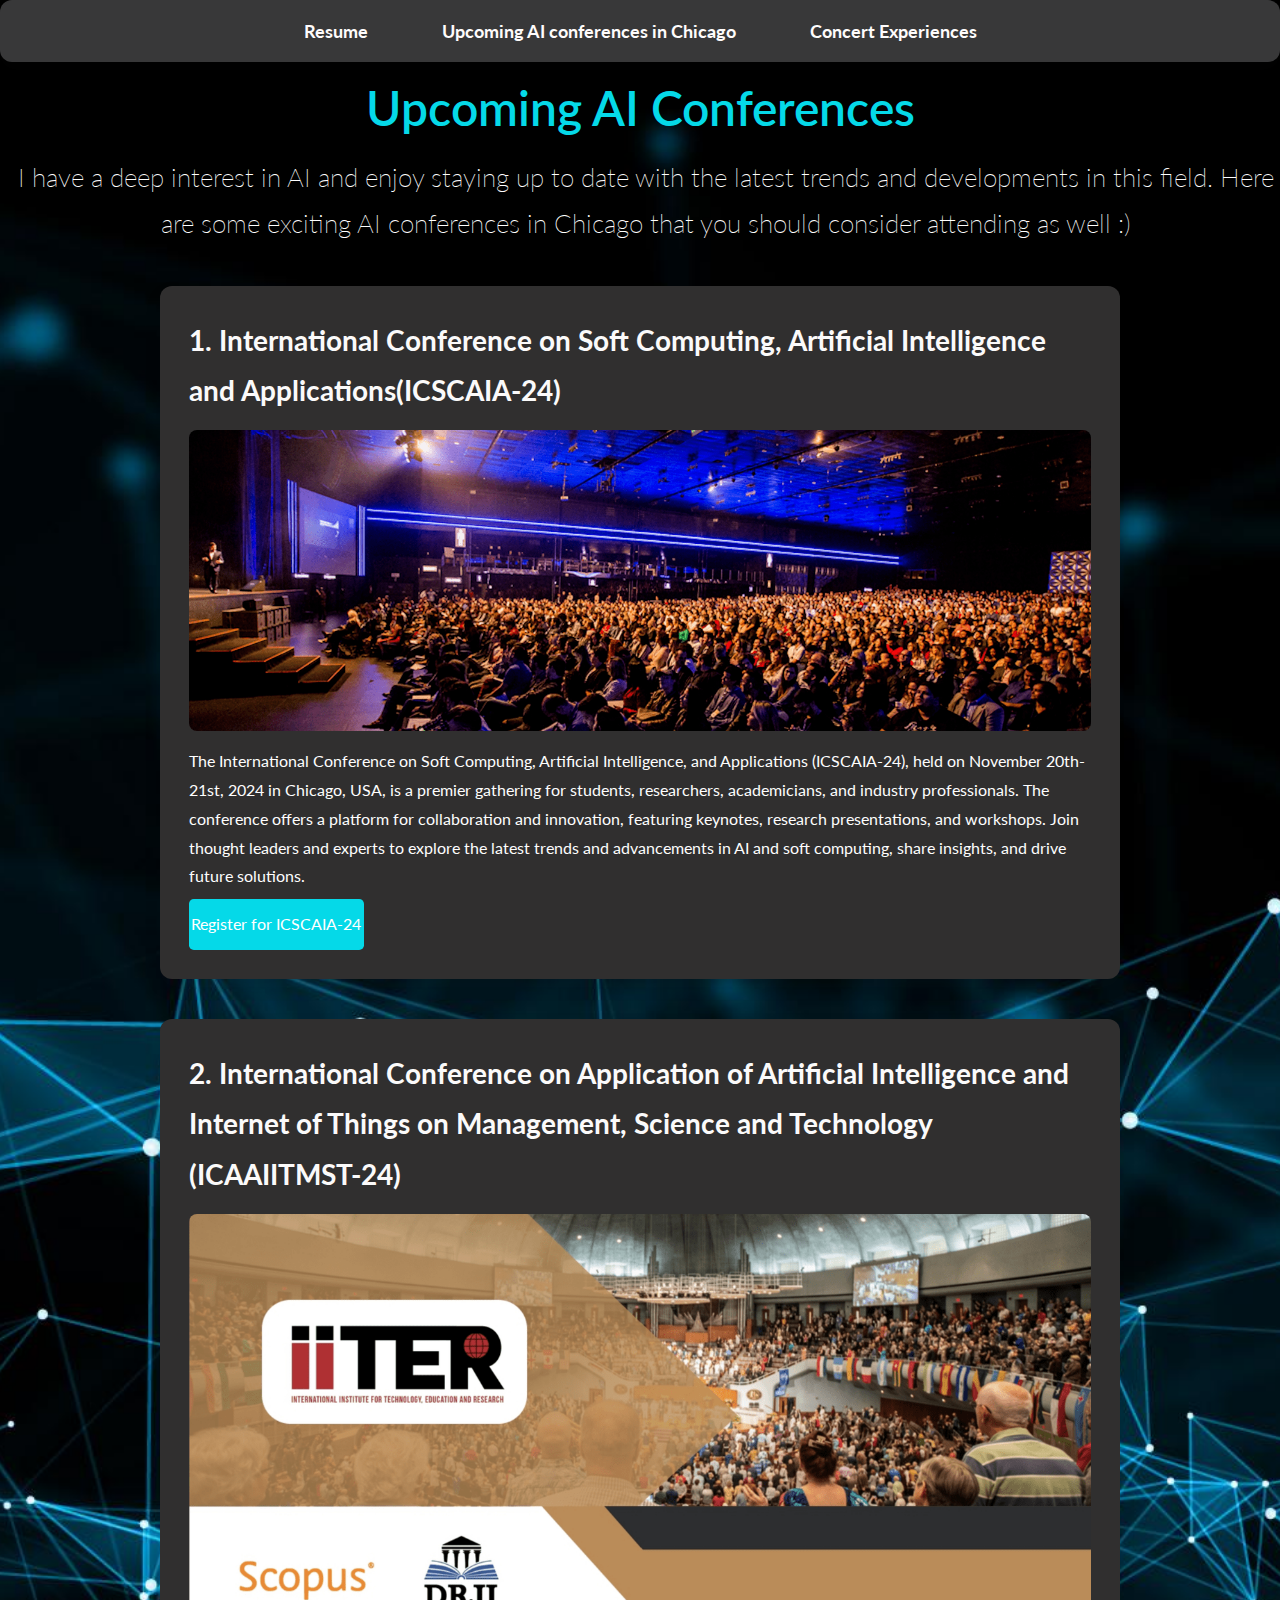
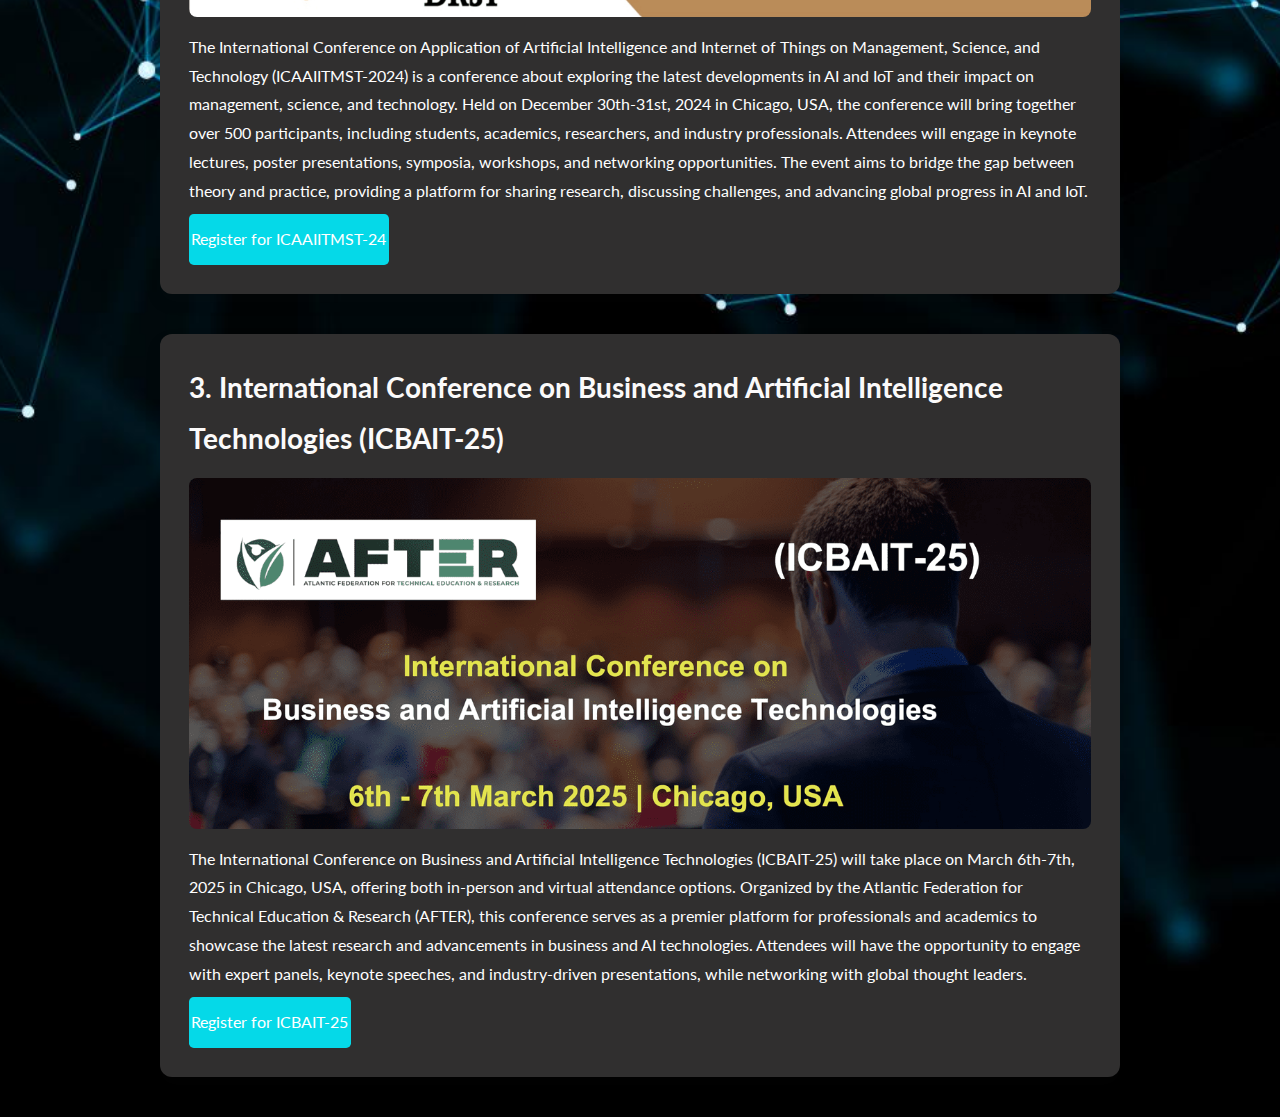
==== ai_conferences.html @ f9096929 "Adding all the files" ====
<!DOCTYPE html>
<html lang="en">
<head>
  <meta charset="utf-8">
  <link rel="stylesheet" href="css/reset.css">
  <link rel="stylesheet" href="css/style.css">
  <title>AI Conferences</title>
</head>

<body>
  <ul class="navbar">
    <li><a href="index.html">Resume</a></li>
    <li><a href="ai_conferences.html">Upcoming AI conferences in Chicago</a></li>
    <li><a href="concerts.html">Concert Experiences</a></li>
  </ul>
  <h1>Upcoming AI Conferences</h1>
  <h3>I have a deep interest in AI and enjoy staying up to date with the latest trends and developments in this field. Here are some exciting AI conferences in Chicago that you should consider attending as well :)</h3>
  <section class = "conferences">
  <h2>1. International Conference on Soft Computing, Artificial Intelligence and Applications(ICSCAIA-24)</h2>
  <img src="media/ICSCAIA-24.png" alt="Banner for The International Conference on Soft Computing, Artificial Intelligence, and Applications on November 20th-21st. AI conference for studnets, researchers and industry professionals">
  <p>The International Conference on Soft Computing, Artificial Intelligence, and Applications (ICSCAIA-24), held on November 20th-21st, 2024 in Chicago, USA, is a premier gathering for students, researchers, academicians, and industry professionals. The conference offers a platform for collaboration and innovation, featuring keynotes, research presentations, and workshops. Join thought leaders and experts to explore the latest trends and advancements in AI and soft computing, share insights, and drive future solutions.</p>
  <p><a href="https://researchfoundation.net/event/registration.php?id=2604936" class="register">Register for ICSCAIA-24</a></p>
  </section>

  <section class = "conferences">
  <h2>2. International Conference on Application of Artificial Intelligence and Internet of Things on Management, Science and Technology (ICAAIITMST-24)</h2>
  <img src="media/ICAAIITMST-24.png" alt="Banner for the International Conference on AI and IoT in Management, Science, and Technology 2024, showing event details and conference logo">
  <p>The International Conference on Application of Artificial Intelligence and Internet of Things on Management, Science, and Technology (ICAAIITMST-2024) is a conference about exploring the latest developments in AI and IoT and their impact on management, science, and technology. Held on December 30th-31st, 2024 in Chicago, USA, the conference will bring together over 500 participants, including students, academics, researchers, and industry professionals. Attendees will engage in keynote lectures, poster presentations, symposia, workshops, and networking opportunities. The event aims to bridge the gap between theory and practice, providing a platform for sharing research, discussing challenges, and advancing global progress in AI and IoT.</p>
  <p><a href="https://iiter.org/conf/reg.php?id=2622129" class="register">Register for ICAAIITMST-24 </a></p>
  </section>

  <section class = "conferences">
  <h2>3. International Conference on Business and Artificial Intelligence Technologies (ICBAIT-25)</h2>
  <img src="media/BUS.png" alt="Banner for International Conference on Business and AI Technologies 2025, showcasing AI in business applications">
  <p>The International Conference on Business and Artificial Intelligence Technologies (ICBAIT-25) will take place on March 6th-7th, 2025 in Chicago, USA, offering both in-person and virtual attendance options. Organized by the Atlantic Federation for Technical Education & Research (AFTER), this conference serves as a premier platform for professionals and academics to showcase the latest research and advancements in business and AI technologies. Attendees will have the opportunity to engage with expert panels, keynote speeches, and industry-driven presentations, while networking with global thought leaders.</p>
  <p><a href="https://after.org.in/event/index.php?id=2759331" class="register">Register for ICBAIT-25</a></p>
  </section>

</body>
</html>
---- css/style.css ----
@import url('https://fonts.googleapis.com/css2?family=Material+Icons&display=swap');
@import url('https://fonts.googleapis.com/css2?family=Lato:wght@400;700&display=swap');

body {
  background-image: url("../media/5065282.jpg");
  background-size: cover;
  background-position: center top; 
  font-family: 'Lato', Helvetica, sans-serif;
  line-height: 1.8;
  margin: 0;
  padding: 0;
}

ul {
  list-style: none;
  background-color: #383839;
  text-align: center;
  padding: 15px 0;
  margin: 0;
  border-radius: 0.75em;
  box-shadow: 0 0.5em 1em rgba(23, 23, 23, 0.1);
}

ul li {
  display: inline-block;
  margin: 0 20px;
}

ul li a {
  text-decoration: none;
  color: #fffcfc;
  font-weight: bold;
  font-size: 18px;
  padding: 10px 15px;
  transition: color 0.3s;
}

ul li a:hover {
  color: #05d9e8;
  border-bottom: 0.125em solid #05d9e8;
}

.personal-info {
  max-width: 400px;
  margin: 10px auto 0;
  padding: 20px; 
  background: linear-gradient(135deg, #383839, #2c2b2c);
  box-shadow: 0 0.5em 1em rgba(23, 23, 23, 0.1); 
  border-radius: 15px;
  text-align: center; 
  position: relative;
  transition: transform 0.3s ease, box-shadow 0.3s ease;
}

.personal-info:hover {
  transform: scale(1.05); 
  box-shadow: 0 0.5em 1em rgba(23, 23, 23, 0.1); 
}

.personal-info h1 {
  font-size: 36px;
  font-weight: 700;
  color: #05d9e8; 
  margin-bottom: 10px;
}

.personal-info p {
  margin: auto;
  font-size: 16px;
  color: #ddd; 
}

.personal-info a {
  color: #05d9e8;
  text-decoration: none;
  font-weight: bold;
}

.personal-info a:hover {
  text-decoration: underline;
}

h1 {
  font-size: 3em;
  font-weight: 600;
  color: #05d9e8;
  text-align: center;
  margin-top: 2.5px;
}

h3 {
  font-size: 1.6em;
  font-weight: 200;
  margin-left: 0.5em;
  color: white;
  text-align: center;
  margin-top: 2.5px;
}

section h2 {
  font-size: 28px;
  color: rgb(251, 250, 250);
  margin-bottom: 15px;
  text-align: left;
}

p, ul li {
  font-size: 16px;
  color: rgb(254, 254, 254);
}

section {
  background-color: rgb(48, 47, 47);
  margin: 2.5em auto;
  padding: 1.8em;
  width: 75%;
  box-shadow: 0 8px 16px rgba(23, 23, 23, 0.1);
  border-radius: 12px;
}

.content li {
  list-style: none;
  padding-left: 1.5em; 
  position: relative;
}

.content li:before {
  font-family: 'Material Icons';
  content: '\e5cc'; /* Change the icon by referencing Material Icons' code points */
  color: #05d9e8;
  position: absolute;
  left: 0;
  font-size: 1.2em;
  line-height: 1;
}

img {
  max-width: 100%;
  height: auto;
  border-radius: 0.5em;
  margin-bottom: 1em;
}

video {
  max-width: 100%;
  height: auto;
  border-radius: 0.5em;
  margin-bottom: 1em;
}

.register {
  display: inline-block;
  background-color: #05d9e8;
  color: white;
  padding: 0.7em 0.15em;
  font-size: 1rem;
  text-align: center;
  border-radius: 0.3em;
  margin-top: 0.5em;
  transition: background-color 0.3s ease;
}

.register:hover {
  background-color: #03b9c6;
}

.concert_page {
  width: 900px; 
  margin: 0 auto; 
  padding: 0rem; 
  background-image: url("../media/10853.jpg");
  background-size: cover;
}

.concert_page h1 {
  font-size: 3em;
  font-weight: 700;
  color: white;
  text-align: center;
  margin-top: 2.5px;
}

section.concert {
  background-color: rgba(40, 40, 40, 0.9);
  padding: 2rem;
  margin: 1.5rem 0;
  border-radius: 12px; 
  box-shadow: 0 8px 16px rgba(0, 0, 0, 0.2);
  width: 100%; 
}

section.concert h2 {
  font-size: 1.8rem; 
  color: #05d9e8; 
  margin-bottom: 1rem;
}

section.concert p {
  font-size: 1rem;
  color: #ffffff; 
  margin-top: 1rem;
}

section.concert img, section.concert video {
  width: 100%; 
  max-width: 700px; 
  height: 500px; 
  display: block;
  margin: 0 auto 1rem auto; 
  border-radius: 8px; 
  object-fit: cover; 
}
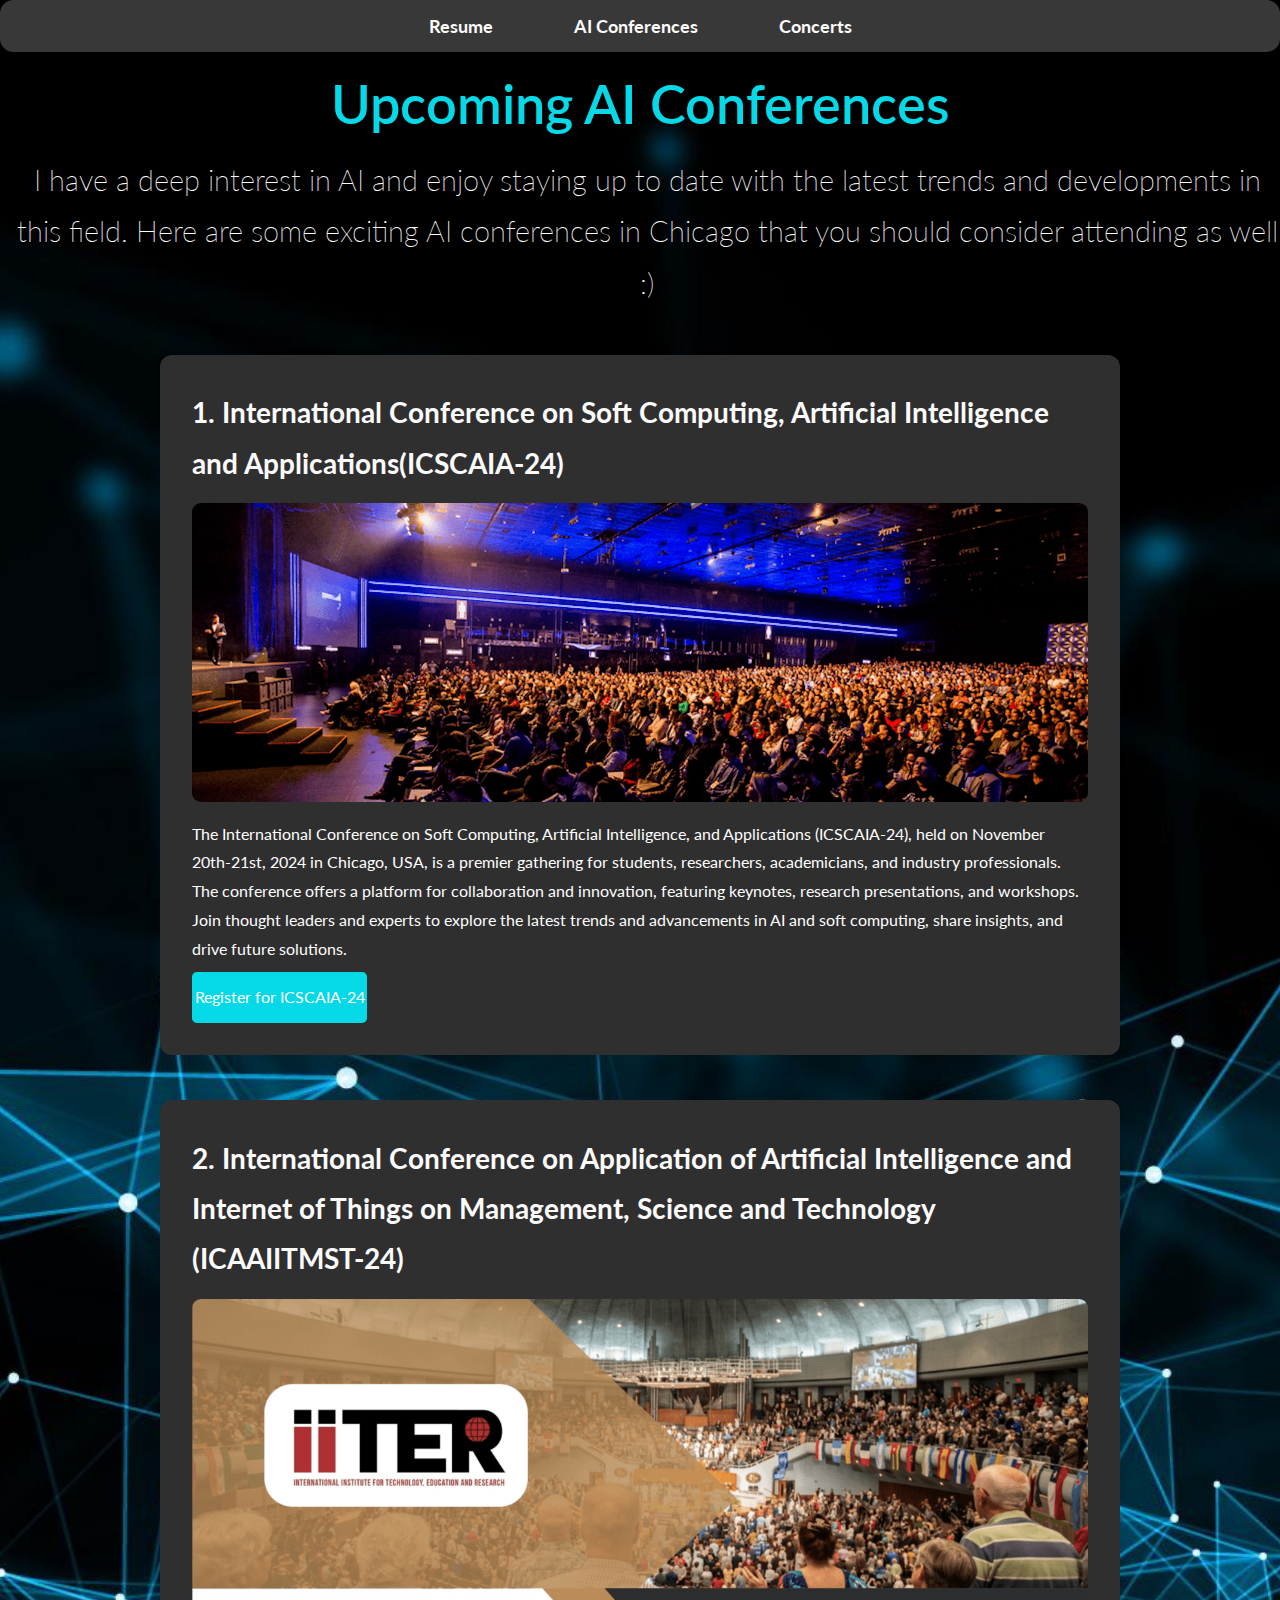
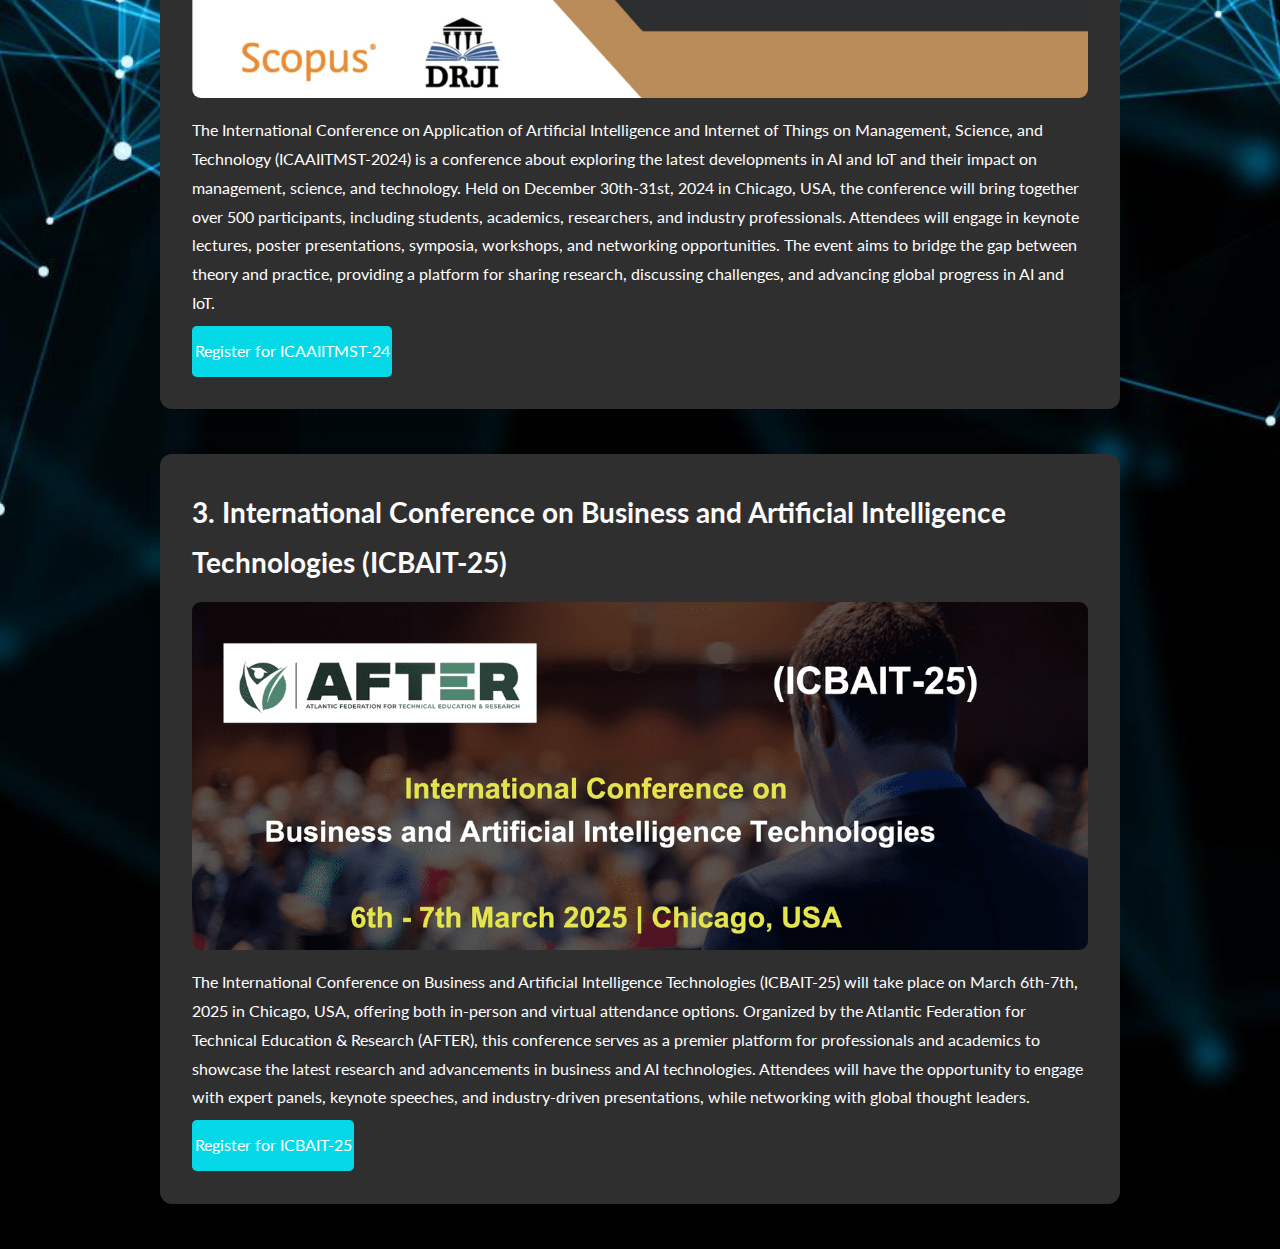
==== commit f5a93b82: "Changed file names like project 2 final turn in" ====
--- a/ai_conferences.html
+++ b/ai_conferences.html
@@ -10,31 +10,31 @@
 <body>
   <ul class="navbar">
     <li><a href="index.html">Resume</a></li>
-    <li><a href="ai_conferences.html">Upcoming AI conferences in Chicago</a></li>
-    <li><a href="concerts.html">Concert Experiences</a></li>
+    <li><a href="ai_conferences.html">AI Conferences</a></li>
+    <li><a href="concerts.html">Concerts</a></li>
   </ul>
   <h1>Upcoming AI Conferences</h1>
   <h3>I have a deep interest in AI and enjoy staying up to date with the latest trends and developments in this field. Here are some exciting AI conferences in Chicago that you should consider attending as well :)</h3>
   <section class = "conferences">
   <h2>1. International Conference on Soft Computing, Artificial Intelligence and Applications(ICSCAIA-24)</h2>
-  <img src="media/ICSCAIA-24.png" alt="Banner for The International Conference on Soft Computing, Artificial Intelligence, and Applications on November 20th-21st. AI conference for studnets, researchers and industry professionals">
+  <img src="media/ai1.png" alt="Banner for The International Conference on Soft Computing, Artificial Intelligence, and Applications on November 20th-21st. AI conference for studnets, researchers and industry professionals">
   <p>The International Conference on Soft Computing, Artificial Intelligence, and Applications (ICSCAIA-24), held on November 20th-21st, 2024 in Chicago, USA, is a premier gathering for students, researchers, academicians, and industry professionals. The conference offers a platform for collaboration and innovation, featuring keynotes, research presentations, and workshops. Join thought leaders and experts to explore the latest trends and advancements in AI and soft computing, share insights, and drive future solutions.</p>
   <p><a href="https://researchfoundation.net/event/registration.php?id=2604936" class="register">Register for ICSCAIA-24</a></p>
   </section>
 
   <section class = "conferences">
   <h2>2. International Conference on Application of Artificial Intelligence and Internet of Things on Management, Science and Technology (ICAAIITMST-24)</h2>
-  <img src="media/ICAAIITMST-24.png" alt="Banner for the International Conference on AI and IoT in Management, Science, and Technology 2024, showing event details and conference logo">
+  <img src="media/ai2.png" alt="Banner for the International Conference on AI and IoT in Management, Science, and Technology 2024, showing event details and conference logo">
   <p>The International Conference on Application of Artificial Intelligence and Internet of Things on Management, Science, and Technology (ICAAIITMST-2024) is a conference about exploring the latest developments in AI and IoT and their impact on management, science, and technology. Held on December 30th-31st, 2024 in Chicago, USA, the conference will bring together over 500 participants, including students, academics, researchers, and industry professionals. Attendees will engage in keynote lectures, poster presentations, symposia, workshops, and networking opportunities. The event aims to bridge the gap between theory and practice, providing a platform for sharing research, discussing challenges, and advancing global progress in AI and IoT.</p>
   <p><a href="https://iiter.org/conf/reg.php?id=2622129" class="register">Register for ICAAIITMST-24 </a></p>
   </section>
 
   <section class = "conferences">
   <h2>3. International Conference on Business and Artificial Intelligence Technologies (ICBAIT-25)</h2>
-  <img src="media/BUS.png" alt="Banner for International Conference on Business and AI Technologies 2025, showcasing AI in business applications">
+  <img src="media/ai3.png" alt="Banner for International Conference on Business and AI Technologies 2025, showcasing AI in business applications">
   <p>The International Conference on Business and Artificial Intelligence Technologies (ICBAIT-25) will take place on March 6th-7th, 2025 in Chicago, USA, offering both in-person and virtual attendance options. Organized by the Atlantic Federation for Technical Education & Research (AFTER), this conference serves as a premier platform for professionals and academics to showcase the latest research and advancements in business and AI technologies. Attendees will have the opportunity to engage with expert panels, keynote speeches, and industry-driven presentations, while networking with global thought leaders.</p>
   <p><a href="https://after.org.in/event/index.php?id=2759331" class="register">Register for ICBAIT-25</a></p>
   </section>
 
 </body>
-</html>
+</html>--- a/css/style.css
+++ b/css/style.css
@@ -2,7 +2,7 @@
 @import url('https://fonts.googleapis.com/css2?family=Lato:wght@400;700&display=swap');
 
 body {
-  background-image: url("../media/5065282.jpg");
+  background-image: url("../media/background.jpg");
   background-size: cover;
   background-position: center top; 
   font-family: 'Lato', Helvetica, sans-serif;
@@ -126,7 +126,7 @@
 
 .content li:before {
   font-family: 'Material Icons';
-  content: '\e5cc'; /* Change the icon by referencing Material Icons' code points */
+  content: '\e5cc';
   color: #05d9e8;
   position: absolute;
   left: 0;
@@ -168,7 +168,7 @@
   width: 900px; 
   margin: 0 auto; 
   padding: 0rem; 
-  background-image: url("../media/10853.jpg");
+  background-image: url("../media/music.jpg");
   background-size: cover;
 }
 
@@ -210,3 +210,178 @@
   border-radius: 8px; 
   object-fit: cover; 
 }
+
+@media (min-width: 480px) {
+  body {
+    font-size: 15px;
+    background-size: cover;
+  }
+
+  .navbar {
+    padding: 10px 0;
+    background-color: #383839;
+  }
+
+  .navbar li {
+    margin: 0 12px;
+  }
+
+  .navbar li a {
+    font-size: 20px;
+    padding: 10px 12px;
+  }
+
+  .concert_page {
+    width: 100%;
+    margin: 0 auto;
+    padding: 20px;
+    background-size: cover;
+    background-position: center;
+  }
+
+  .concert_page h1 {
+    font-size: 2em;
+    text-align: center;
+    color: #05d9e8;
+  }
+
+  section.concert {
+    padding: 1.5rem;
+    margin: 1.5rem auto;
+    width: 85%;
+    background-color: rgba(40, 40, 40, 0.9);
+    box-shadow: 0 6px 12px rgba(0, 0, 0, 0.2);
+  }
+
+  section.concert h2 {
+    font-size: 1.6em;
+    color: #05d9e8;
+    margin-bottom: 1rem;
+  }
+
+  section.concert p {
+    font-size: 1em;
+    color: #ffffff;
+  }
+
+  section.concert img, section.concert video {
+    max-width: 90%;
+    height: auto;
+    border-radius: 8px;
+  }
+}
+
+@media (min-width: 992px) {
+  body {
+    font-size: 18px;
+    line-height: 1.8;
+    background-size: cover;
+    background-position: center;
+  }
+
+  .navbar {
+    padding: 10px 0;
+    background-color: #383839;
+    box-shadow: 0 2px 10px rgba(0, 0, 0, 0.1);
+  }
+
+  .navbar li {
+    margin: 0 20px;
+  }
+
+  .navbar li a {
+    font-size: 18px;
+    padding: 12px 18px;
+  }
+
+  .concert_page {
+    width: 80%;
+    margin: 0 auto;
+    padding: 30px;
+    background-image: url("../media/music.jpg");
+    background-size: cover;
+    background-position: center;
+  }
+
+  .concert_page h1 {
+    font-size: 3em;
+    color: #05d9e8;
+    text-align: center;
+    margin-top: 15px;
+  }
+
+  section.concert {
+    padding: 2.5rem;
+    margin: 2.5rem auto;
+    width: 75%;
+    background-color: rgba(40, 40, 40, 0.9);
+    box-shadow: 0 10px 20px rgba(0, 0, 0, 0.2);
+    border-radius: 15px;
+  }
+
+  section.concert h2 {
+    font-size: 2em;
+    color: #05d9e8;
+    margin-bottom: 1.5rem;
+  }
+
+  section.concert p {
+    font-size: 1.2em;
+    color: #ffffff;
+  }
+  section.concert img, section.concert video {
+    width: 100%; 
+    max-width: 700px; 
+    height: 500px; 
+    display: block;
+    margin: 0 auto 1rem auto; 
+    border-radius: 8px; 
+    object-fit: cover; 
+  }
+}
+
+#map {
+  width: 80%;
+  max-width: 800px;
+  height: 500px;
+  margin: 20px auto;
+  border-radius: 8px;
+  box-shadow: 0 4px 10px rgba(0, 0, 0, 0.3);
+}
+
+.info-window-content {
+  color: #918b8b;
+  background-color: #333333;
+  padding: 5px;
+  border-radius: 8px;
+  max-width: 250px; 
+  font-family: 'Lato', sans-serif;
+}
+
+.info-window-title {
+  margin: 0;
+  font-size: 16px;
+  font-weight: bold;
+  color: #05d9e8;
+}
+
+.info-window-description {
+  margin: 5px 0 0;
+  font-size: 14px;
+  color: rgb(197, 247, 244);
+}
+
+.map-style-button {
+  padding: 10px;
+  font-size: 16px;
+  background-color: #05d9e8; 
+  color: #ffffff; 
+  border: none;
+  border-radius: 5px;
+  cursor: pointer;
+  transition: background-color 0.3s;
+}
+
+.map-style-button:hover {
+  background-color: #03b9c6; 
+}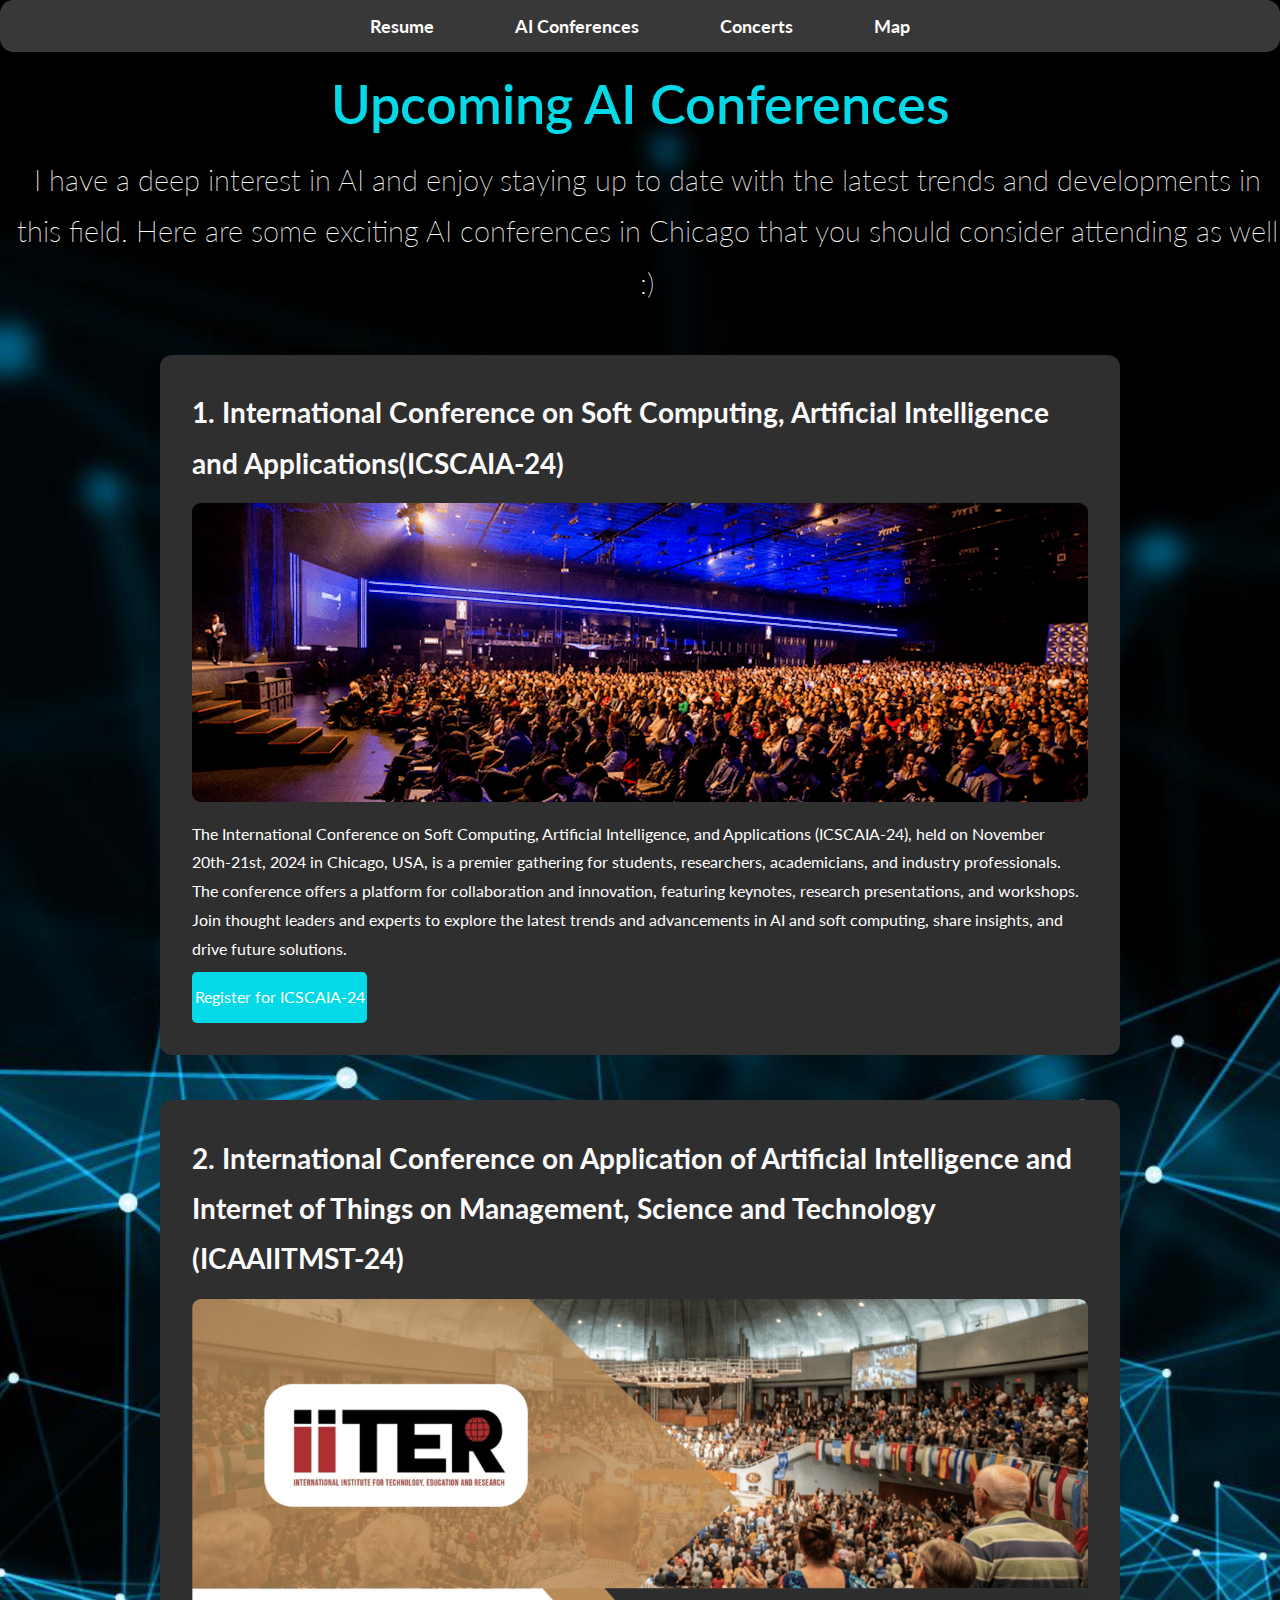
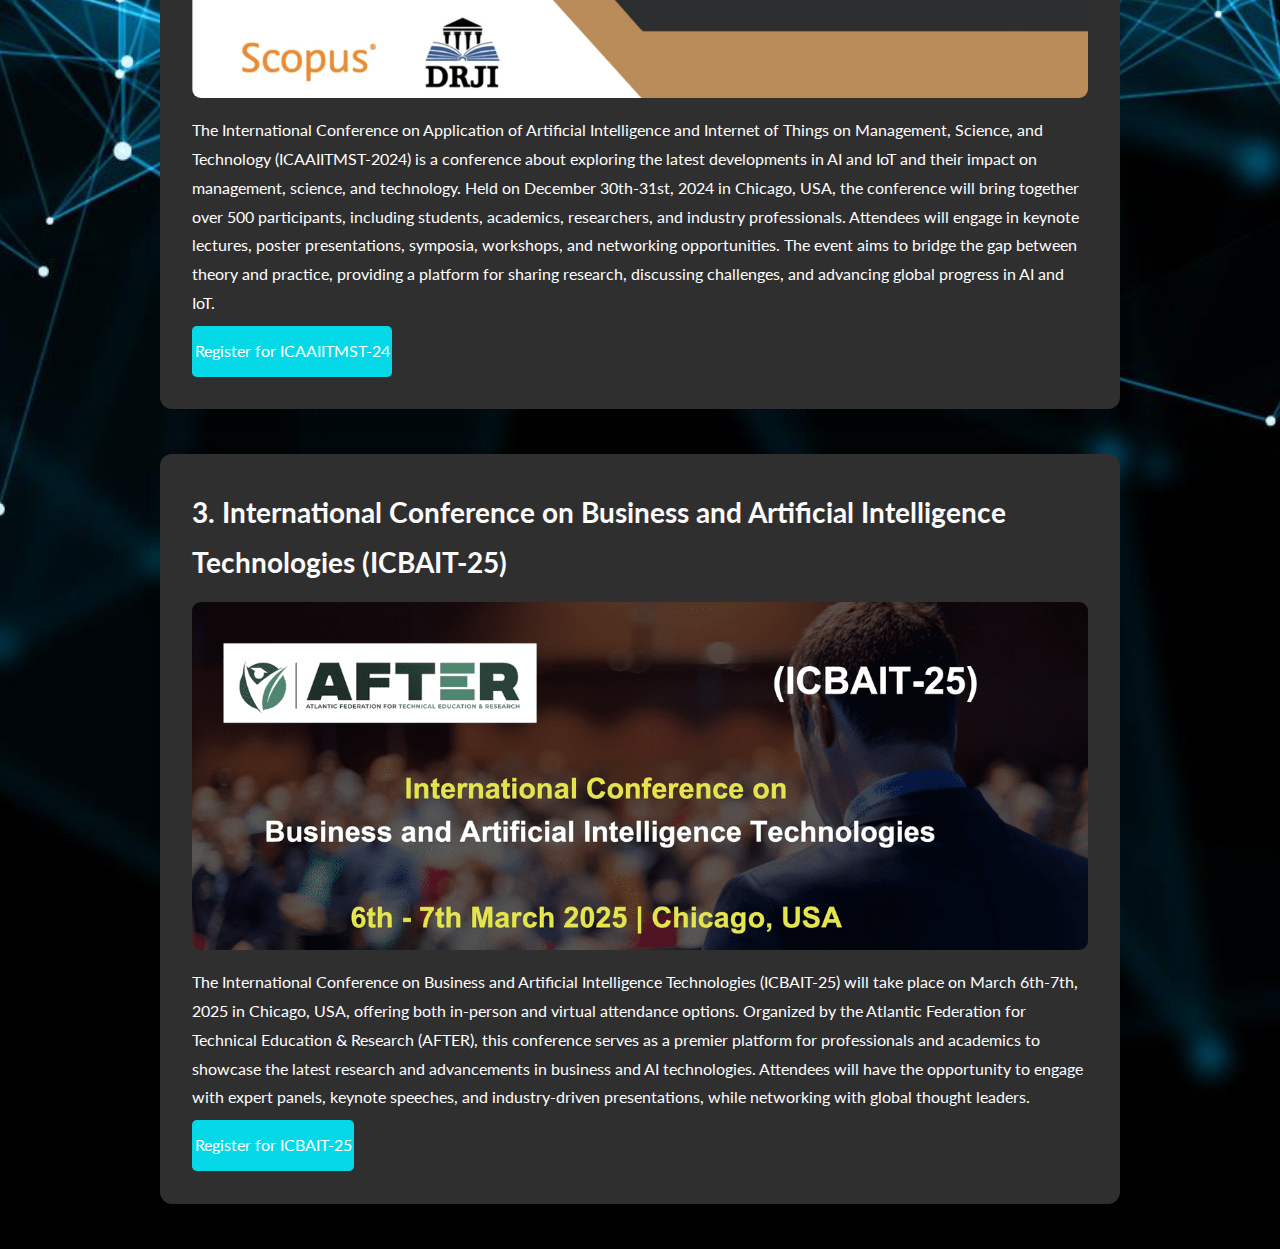
==== commit 428fd7ff: "Chnaged Nav links for all pages" ====
--- a/ai_conferences.html
+++ b/ai_conferences.html
@@ -12,6 +12,7 @@
     <li><a href="index.html">Resume</a></li>
     <li><a href="ai_conferences.html">AI Conferences</a></li>
     <li><a href="concerts.html">Concerts</a></li>
+    <li><a href="googlemaps.html">Map</a></li>
   </ul>
   <h1>Upcoming AI Conferences</h1>
   <h3>I have a deep interest in AI and enjoy staying up to date with the latest trends and developments in this field. Here are some exciting AI conferences in Chicago that you should consider attending as well :)</h3>
